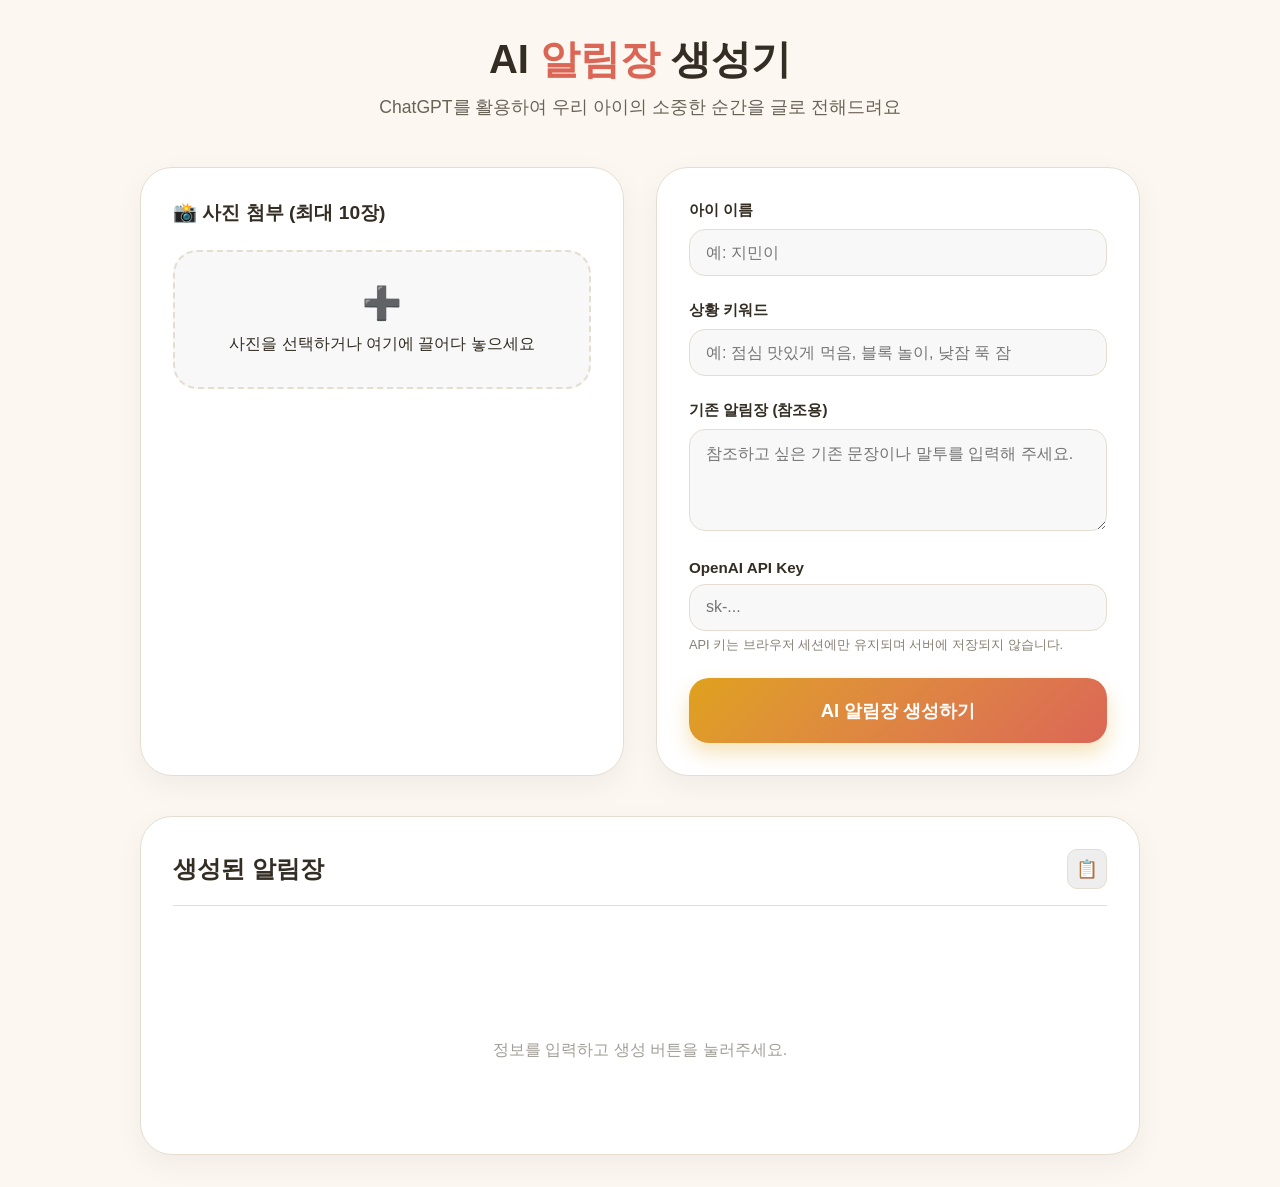
==== index.html @ 59f8b100 "refactor: replace lotto with Alimjang generator using OpenAI" ====
<!DOCTYPE html>
<html lang="ko">
<head>
    <meta charset="UTF-8">
    <meta name="viewport" content="width=device-width, initial-scale=1.0">
    <title>AI 어린이집 알림장 생성기 (Powered by ChatGPT)</title>
    <link rel="stylesheet" href="style.css">
    <script type="module" src="main.js" defer></script>
</head>
<body>
    <div class="texture-overlay"></div>
    
    <main class="app-container">
        <header>
            <h1>AI <span>알림장</span> 생성기</h1>
            <p>ChatGPT를 활용하여 우리 아이의 소중한 순간을 글로 전해드려요</p>
        </header>

        <section class="input-section">
            <div class="card photo-card">
                <h3>📸 사진 첨부 (최대 10장)</h3>
                <div class="upload-area" id="drop-zone">
                    <input type="file" id="photo-input" multiple accept="image/*" hidden>
                    <label for="photo-input" class="upload-label">
                        <span class="upload-icon">➕</span>
                        <span>사진을 선택하거나 여기에 끌어다 놓으세요</span>
                    </label>
                </div>
                <div id="photo-preview" class="photo-preview"></div>
            </div>

            <div class="card info-card">
                <div class="input-group">
                    <label for="child-name">아이 이름</label>
                    <input type="text" id="child-name" placeholder="예: 지민이">
                </div>
                
                <div class="input-group">
                    <label for="keywords">상황 키워드</label>
                    <input type="text" id="keywords" placeholder="예: 점심 맛있게 먹음, 블록 놀이, 낮잠 푹 잠">
                </div>

                <div class="input-group">
                    <label for="reference-text">기존 알림장 (참조용)</label>
                    <textarea id="reference-text" rows="4" placeholder="참조하고 싶은 기존 문장이나 말투를 입력해 주세요."></textarea>
                </div>

                <div class="input-group api-key-group">
                    <label for="api-key">OpenAI API Key</label>
                    <input type="password" id="api-key" placeholder="sk-...">
                    <small>API 키는 브라우저 세션에만 유지되며 서버에 저장되지 않습니다.</small>
                </div>

                <button id="generate-btn" class="generate-btn">
                    <span class="btn-text">AI 알림장 생성하기</span>
                    <div class="loader" hidden></div>
                </button>
            </div>
        </section>

        <section class="result-section">
            <div class="card result-card">
                <div class="result-header">
                    <h2>생성된 알림장</h2>
                    <button id="copy-btn" class="icon-btn" title="복사하기">📋</button>
                </div>
                <div id="result-content" class="result-content">
                    <p class="placeholder-text">정보를 입력하고 생성 버튼을 눌러주세요.</p>
                </div>
            </div>
        </section>
    </main>
</body>
</html>
---- style.css ----
:root {
    --alim-bg: oklch(98% 0.01 80); /* Soft Ivory */
    --alim-primary: oklch(75% 0.15 80); /* Warm Yellow */
    --alim-secondary: oklch(80% 0.1 220); /* Pastel Blue */
    --alim-accent: oklch(65% 0.15 30); /* Soft Rose/Orange */
    --alim-text: oklch(30% 0.02 80);
    --alim-card-bg: white;
    --alim-border: oklch(90% 0.02 80);
    --alim-shadow: 0 10px 30px oklch(0% 0 0 / 5%);
}

* {
    margin: 0;
    padding: 0;
    box-sizing: border-box;
    font-family: 'Pretendard', -apple-system, BlinkMacSystemFont, 'Segoe UI', Roboto, sans-serif;
}

body {
    background-color: var(--alim-bg);
    color: var(--alim-text);
    min-height: 100vh;
    padding: 2rem 1rem;
    position: relative;
}

.texture-overlay {
    position: fixed;
    inset: 0;
    z-index: -1;
    opacity: 0.1;
    background-image: url("data:image/svg+xml,%3Csvg viewBox='0 0 200 200' xmlns='http://www.w3.org/2000/svg'%3%3Ffilter id='noiseFilter'%3E%3CfeTurbulence type='fractalNoise' baseFrequency='0.65' numOctaves='3' stitchTiles='stitch'/%3E%3C/filter%3E%3Crect width='100%25' height='100%25' filter='url(%23noiseFilter)'/%3E%3C/svg%3E");
    pointer-events: none;
}

.app-container {
    max-width: 1000px;
    margin: 0 auto;
}

header {
    text-align: center;
    margin-bottom: 3rem;
}

header h1 {
    font-size: 2.5rem;
    font-weight: 800;
    margin-bottom: 0.5rem;
}

header h1 span {
    color: var(--alim-accent);
}

header p {
    color: oklch(50% 0.02 80);
    font-size: 1.1rem;
}

.input-section {
    display: grid;
    grid-template-columns: 1fr 1fr;
    gap: 2rem;
    margin-bottom: 2.5rem;
}

@media (max-width: 768px) {
    .input-section {
        grid-template-columns: 1fr;
    }
}

.card {
    background: var(--alim-card-bg);
    padding: 2rem;
    border-radius: 2rem;
    box-shadow: var(--alim-shadow);
    border: 1px solid var(--alim-border);
}

.photo-card h3 {
    margin-bottom: 1.5rem;
    font-size: 1.2rem;
}

.upload-area {
    border: 2px dashed var(--alim-border);
    border-radius: 1.5rem;
    padding: 2rem;
    text-align: center;
    cursor: pointer;
    transition: all 0.3s;
    background: oklch(98% 0 0);
}

.upload-area:hover {
    border-color: var(--alim-secondary);
    background: oklch(95% 0.05 220 / 10%);
}

.upload-label {
    display: flex;
    flex-direction: column;
    align-items: center;
    gap: 0.75rem;
    cursor: pointer;
}

.upload-icon {
    font-size: 2rem;
}

.photo-preview {
    display: grid;
    grid-template-columns: repeat(auto-fill, minmax(80px, 1fr));
    gap: 0.75rem;
    margin-top: 1.5rem;
}

.preview-img {
    width: 100%;
    aspect-ratio: 1;
    object-fit: cover;
    border-radius: 0.75rem;
    border: 2px solid var(--alim-border);
}

/* Info Card */
.input-group {
    margin-bottom: 1.5rem;
}

.input-group label {
    display: block;
    font-weight: 700;
    margin-bottom: 0.5rem;
    font-size: 0.95rem;
}

.input-group input, 
.input-group textarea {
    width: 100%;
    padding: 0.85rem 1rem;
    border: 1px solid var(--alim-border);
    border-radius: 1rem;
    font-size: 1rem;
    background: oklch(98% 0 0);
    transition: border-color 0.3s, box-shadow 0.3s;
}

.input-group input:focus, 
.input-group textarea:focus {
    outline: none;
    border-color: var(--alim-secondary);
    box-shadow: 0 0 0 4px oklch(80% 0.1 220 / 15%);
}

.api-key-group small {
    display: block;
    margin-top: 0.4rem;
    color: oklch(60% 0.02 80);
    font-size: 0.8rem;
}

.generate-btn {
    width: 100%;
    padding: 1.25rem;
    border: none;
    border-radius: 1.25rem;
    background: linear-gradient(135deg, var(--alim-primary), var(--alim-accent));
    color: white;
    font-size: 1.15rem;
    font-weight: 700;
    cursor: pointer;
    box-shadow: 0 10px 20px oklch(75% 0.15 80 / 30%);
    transition: transform 0.3s, box-shadow 0.3s;
    display: flex;
    justify-content: center;
    align-items: center;
    gap: 0.75rem;
}

.generate-btn:hover {
    transform: translateY(-3px);
    box-shadow: 0 15px 30px oklch(75% 0.15 80 / 40%);
}

.generate-btn:active {
    transform: translateY(0);
}

/* Loader */
.loader {
    width: 20px;
    height: 20px;
    border: 3px solid rgba(255,255,255,0.3);
    border-top-color: white;
    border-radius: 50%;
    animation: spin 1s linear infinite;
}

@keyframes spin {
    to { transform: rotate(360deg); }
}

/* Result Card */
.result-header {
    display: flex;
    justify-content: space-between;
    align-items: center;
    margin-bottom: 1.5rem;
    border-bottom: 1px solid var(--alim-border);
    padding-bottom: 1rem;
}

.result-content {
    line-height: 1.8;
    color: oklch(20% 0.01 80);
    min-height: 150px;
    white-space: pre-wrap;
}

.placeholder-text {
    color: oklch(70% 0.01 80);
    text-align: center;
    padding-top: 3rem;
}

.icon-btn {
    background: oklch(95% 0 0);
    border: 1px solid var(--alim-border);
    width: 40px;
    height: 40px;
    border-radius: 10px;
    cursor: pointer;
    font-size: 1.1rem;
    transition: all 0.2s;
}

.icon-btn:hover {
    background: oklch(90% 0 0);
    transform: scale(1.05);
}
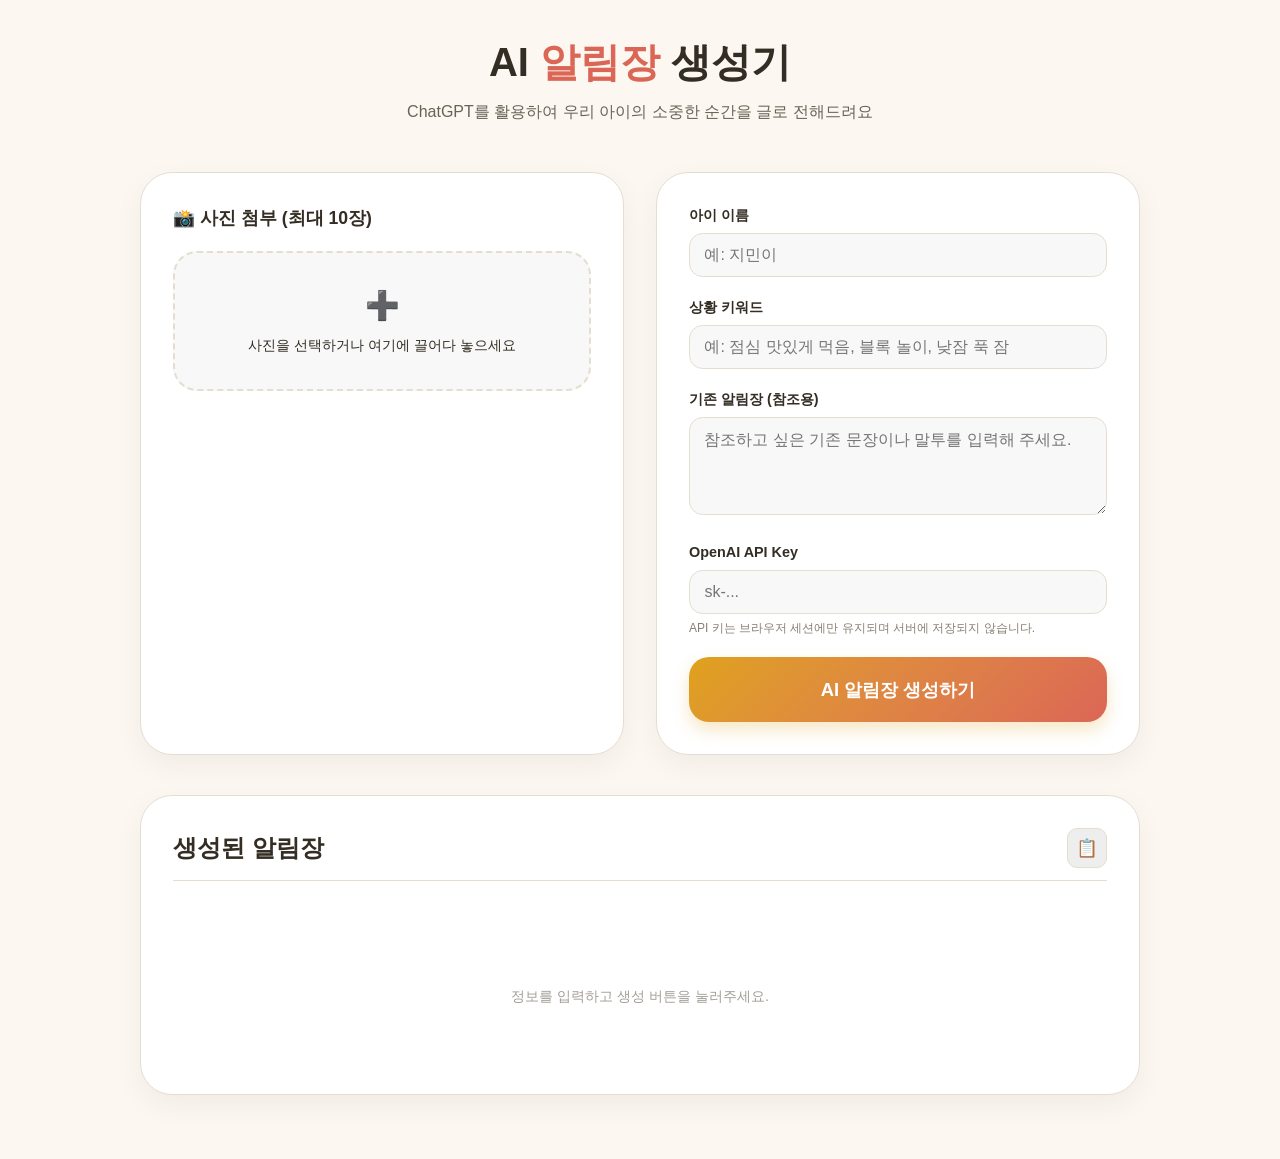
==== commit 2ea48ab1: "feat: add PWA support for mobile installability" ====
--- a/index.html
+++ b/index.html
@@ -4,6 +4,12 @@
     <meta charset="UTF-8">
     <meta name="viewport" content="width=device-width, initial-scale=1.0">
     <title>AI 어린이집 알림장 생성기 (Powered by ChatGPT)</title>
+    <link rel="manifest" href="manifest.json">
+    <meta name="theme-color" content="#ffca28">
+    <meta name="mobile-web-app-capable" content="yes">
+    <meta name="apple-mobile-web-app-capable" content="yes">
+    <meta name="apple-mobile-web-app-status-bar-style" content="black-translucent">
+    <link rel="apple-touch-icon" href="icon.svg">
     <link rel="stylesheet" href="style.css">
     <script type="module" src="main.js" defer></script>
 </head>
--- a/style.css
+++ b/style.css
@@ -7,6 +7,7 @@
     --alim-card-bg: white;
     --alim-border: oklch(90% 0.02 80);
     --alim-shadow: 0 10px 30px oklch(0% 0 0 / 5%);
+    --safe-area-inset-bottom: env(safe-area-inset-bottom, 0px);
 }
 
 * {
@@ -14,14 +15,22 @@
     padding: 0;
     box-sizing: border-box;
     font-family: 'Pretendard', -apple-system, BlinkMacSystemFont, 'Segoe UI', Roboto, sans-serif;
+    -webkit-tap-highlight-color: transparent; /* Mobile optimization */
 }
 
 body {
     background-color: var(--alim-bg);
     color: var(--alim-text);
     min-height: 100vh;
-    padding: 2rem 1rem;
+    padding: 1rem;
     position: relative;
+    line-height: 1.5;
+}
+
+@media (min-width: 768px) {
+    body {
+        padding: 2rem 1rem;
+    }
 }
 
 .texture-overlay {
@@ -36,165 +45,206 @@
 .app-container {
     max-width: 1000px;
     margin: 0 auto;
+    padding-bottom: calc(2rem + var(--safe-area-inset-bottom));
 }
 
 header {
     text-align: center;
-    margin-bottom: 3rem;
+    margin-bottom: 2rem;
+}
+
+@media (min-width: 768px) {
+    header {
+        margin-bottom: 3rem;
+    }
 }
 
 header h1 {
-    font-size: 2.5rem;
+    font-size: 2rem;
     font-weight: 800;
     margin-bottom: 0.5rem;
 }
 
+@media (min-width: 768px) {
+    header h1 {
+        font-size: 2.5rem;
+    }
+}
+
 header h1 span {
     color: var(--alim-accent);
 }
 
 header p {
     color: oklch(50% 0.02 80);
-    font-size: 1.1rem;
+    font-size: 1rem;
+    padding: 0 1rem;
 }
 
 .input-section {
     display: grid;
-    grid-template-columns: 1fr 1fr;
-    gap: 2rem;
-    margin-bottom: 2.5rem;
-}
-
-@media (max-width: 768px) {
+    grid-template-columns: 1fr;
+    gap: 1.5rem;
+    margin-bottom: 2rem;
+}
+
+@media (min-width: 768px) {
     .input-section {
-        grid-template-columns: 1fr;
+        grid-template-columns: 1fr 1fr;
+        gap: 2rem;
+        margin-bottom: 2.5rem;
     }
 }
 
 .card {
     background: var(--alim-card-bg);
-    padding: 2rem;
-    border-radius: 2rem;
+    padding: 1.5rem;
+    border-radius: 1.5rem;
     box-shadow: var(--alim-shadow);
     border: 1px solid var(--alim-border);
 }
 
+@media (min-width: 768px) {
+    .card {
+        padding: 2rem;
+        border-radius: 2rem;
+    }
+}
+
 .photo-card h3 {
-    margin-bottom: 1.5rem;
-    font-size: 1.2rem;
+    margin-bottom: 1.25rem;
+    font-size: 1.1rem;
 }
 
 .upload-area {
     border: 2px dashed var(--alim-border);
-    border-radius: 1.5rem;
-    padding: 2rem;
+    border-radius: 1.25rem;
+    padding: 1.5rem;
     text-align: center;
     cursor: pointer;
     transition: all 0.3s;
     background: oklch(98% 0 0);
 }
 
-.upload-area:hover {
-    border-color: var(--alim-secondary);
+.upload-area:active {
     background: oklch(95% 0.05 220 / 10%);
+}
+
+@media (min-width: 768px) {
+    .upload-area {
+        padding: 2rem;
+        border-radius: 1.5rem;
+    }
 }
 
 .upload-label {
     display: flex;
     flex-direction: column;
     align-items: center;
-    gap: 0.75rem;
+    gap: 0.5rem;
     cursor: pointer;
 }
 
 .upload-icon {
-    font-size: 2rem;
+    font-size: 1.75rem;
+}
+
+.upload-label span:not(.upload-icon) {
+    font-size: 0.9rem;
+    color: var(--alim-text);
 }
 
 .photo-preview {
     display: grid;
-    grid-template-columns: repeat(auto-fill, minmax(80px, 1fr));
-    gap: 0.75rem;
-    margin-top: 1.5rem;
+    grid-template-columns: repeat(auto-fill, minmax(70px, 1fr));
+    gap: 0.5rem;
+    margin-top: 1.25rem;
 }
 
 .preview-img {
     width: 100%;
     aspect-ratio: 1;
     object-fit: cover;
-    border-radius: 0.75rem;
-    border: 2px solid var(--alim-border);
+    border-radius: 0.5rem;
+    border: 1px solid var(--alim-border);
 }
 
 /* Info Card */
 .input-group {
-    margin-bottom: 1.5rem;
+    margin-bottom: 1.25rem;
 }
 
 .input-group label {
     display: block;
     font-weight: 700;
-    margin-bottom: 0.5rem;
-    font-size: 0.95rem;
+    margin-bottom: 0.4rem;
+    font-size: 0.9rem;
 }
 
 .input-group input, 
 .input-group textarea {
     width: 100%;
-    padding: 0.85rem 1rem;
+    padding: 0.75rem 0.9rem;
     border: 1px solid var(--alim-border);
-    border-radius: 1rem;
+    border-radius: 0.85rem;
     font-size: 1rem;
     background: oklch(98% 0 0);
     transition: border-color 0.3s, box-shadow 0.3s;
+    /* Prevent zoom on focus in iOS/Android */
+    font-size: 16px; 
 }
 
 .input-group input:focus, 
 .input-group textarea:focus {
     outline: none;
     border-color: var(--alim-secondary);
-    box-shadow: 0 0 0 4px oklch(80% 0.1 220 / 15%);
+    box-shadow: 0 0 0 3px oklch(80% 0.1 220 / 10%);
 }
 
 .api-key-group small {
     display: block;
     margin-top: 0.4rem;
     color: oklch(60% 0.02 80);
-    font-size: 0.8rem;
+    font-size: 0.75rem;
+    line-height: 1.4;
 }
 
 .generate-btn {
     width: 100%;
-    padding: 1.25rem;
+    padding: 1.1rem;
     border: none;
-    border-radius: 1.25rem;
+    border-radius: 1.1rem;
     background: linear-gradient(135deg, var(--alim-primary), var(--alim-accent));
     color: white;
-    font-size: 1.15rem;
+    font-size: 1.1rem;
     font-weight: 700;
     cursor: pointer;
-    box-shadow: 0 10px 20px oklch(75% 0.15 80 / 30%);
-    transition: transform 0.3s, box-shadow 0.3s;
+    box-shadow: 0 8px 16px oklch(75% 0.15 80 / 25%);
+    transition: transform 0.2s, box-shadow 0.2s;
     display: flex;
     justify-content: center;
     align-items: center;
-    gap: 0.75rem;
-}
-
-.generate-btn:hover {
-    transform: translateY(-3px);
-    box-shadow: 0 15px 30px oklch(75% 0.15 80 / 40%);
+    gap: 0.6rem;
+    margin-top: 0.5rem;
 }
 
 .generate-btn:active {
-    transform: translateY(0);
+    transform: scale(0.98);
+}
+
+@media (min-width: 768px) {
+    .generate-btn {
+        padding: 1.25rem;
+        border-radius: 1.25rem;
+        font-size: 1.15rem;
+    }
 }
 
 /* Loader */
 .loader {
-    width: 20px;
-    height: 20px;
-    border: 3px solid rgba(255,255,255,0.3);
+    width: 18px;
+    height: 18px;
+    border: 2px solid rgba(255,255,255,0.3);
     border-top-color: white;
     border-radius: 50%;
     animation: spin 1s linear infinite;
@@ -209,36 +259,70 @@
     display: flex;
     justify-content: space-between;
     align-items: center;
-    margin-bottom: 1.5rem;
+    margin-bottom: 1rem;
     border-bottom: 1px solid var(--alim-border);
-    padding-bottom: 1rem;
+    padding-bottom: 0.75rem;
 }
 
 .result-content {
-    line-height: 1.8;
+    line-height: 1.7;
     color: oklch(20% 0.01 80);
-    min-height: 150px;
+    min-height: 120px;
     white-space: pre-wrap;
+    font-size: 0.95rem;
+}
+
+@media (min-width: 768px) {
+    .result-content {
+        font-size: 1rem;
+        min-height: 150px;
+    }
 }
 
 .placeholder-text {
     color: oklch(70% 0.01 80);
     text-align: center;
-    padding-top: 3rem;
+    padding-top: 2rem;
+    font-size: 0.9rem;
 }
 
 .icon-btn {
     background: oklch(95% 0 0);
     border: 1px solid var(--alim-border);
-    width: 40px;
-    height: 40px;
-    border-radius: 10px;
+    width: 36px;
+    height: 36px;
+    border-radius: 8px;
     cursor: pointer;
-    font-size: 1.1rem;
+    font-size: 1rem;
+    display: flex;
+    justify-content: center;
+    align-items: center;
     transition: all 0.2s;
 }
 
-.icon-btn:hover {
+@media (min-width: 768px) {
+    .icon-btn {
+        width: 40px;
+        height: 40px;
+        border-radius: 10px;
+        font-size: 1.1rem;
+    }
+}
+
+.icon-btn:active {
     background: oklch(90% 0 0);
-    transform: scale(1.05);
-}
+    transform: scale(0.95);
+}
+
+/* Mobile-specific fixes */
+@media (max-width: 480px) {
+    h1 {
+        word-break: keep-all;
+    }
+    .card {
+        border-radius: 1.25rem;
+    }
+    .app-container {
+        padding: 0 0.25rem;
+    }
+}
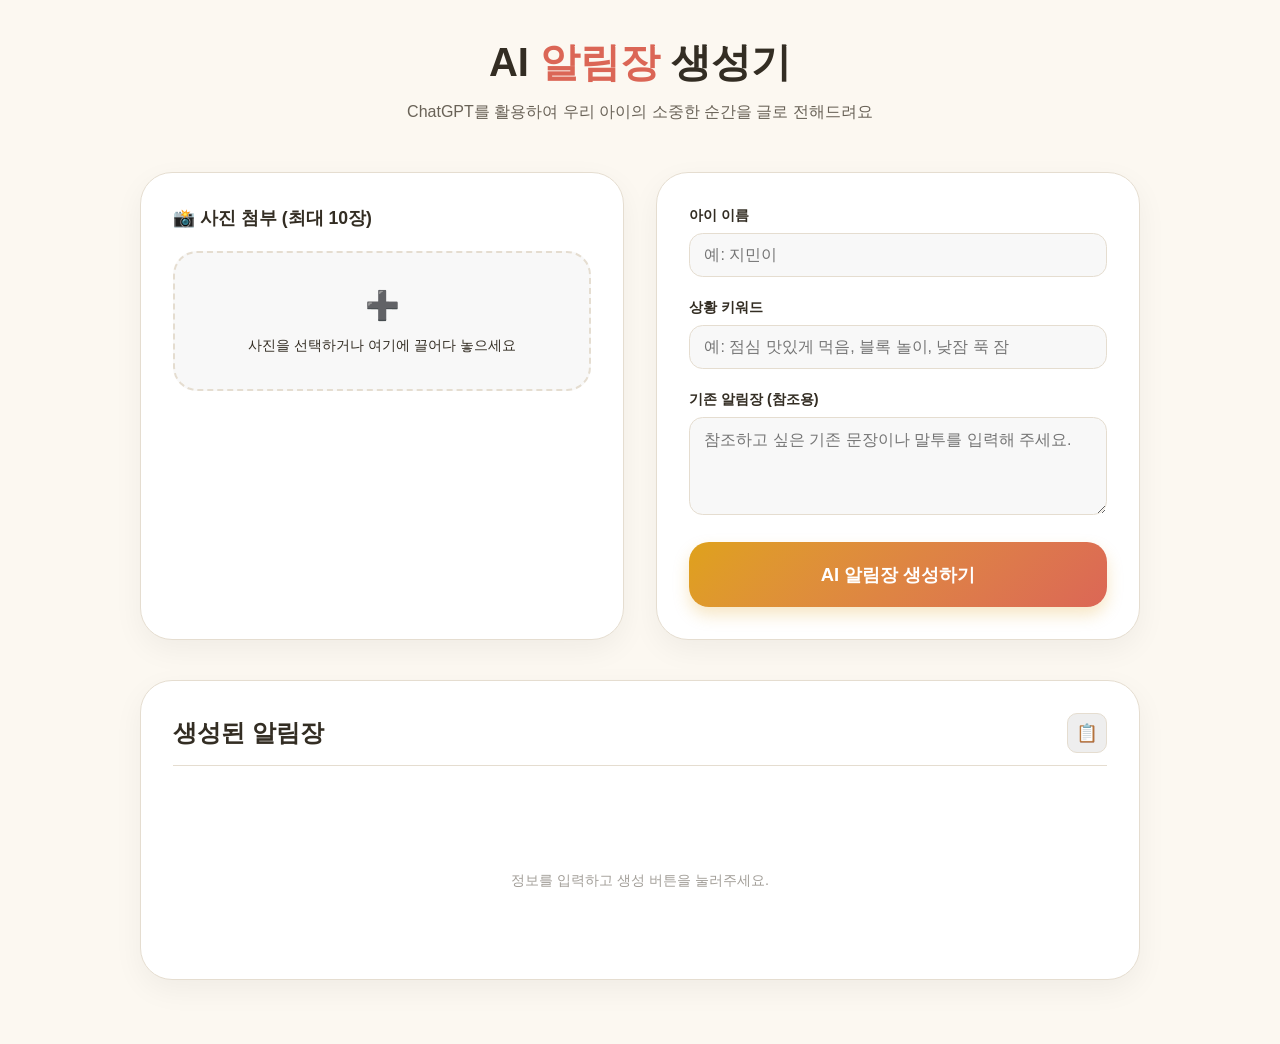
==== commit 8e96196e: "refactor: remove hardcoded api key and use .env (ignored)" ====
--- a/index.html
+++ b/index.html
@@ -51,12 +51,6 @@
                     <textarea id="reference-text" rows="4" placeholder="참조하고 싶은 기존 문장이나 말투를 입력해 주세요."></textarea>
                 </div>
 
-                <div class="input-group api-key-group">
-                    <label for="api-key">OpenAI API Key</label>
-                    <input type="password" id="api-key" placeholder="sk-...">
-                    <small>API 키는 브라우저 세션에만 유지되며 서버에 저장되지 않습니다.</small>
-                </div>
-
                 <button id="generate-btn" class="generate-btn">
                     <span class="btn-text">AI 알림장 생성하기</span>
                     <div class="loader" hidden></div>
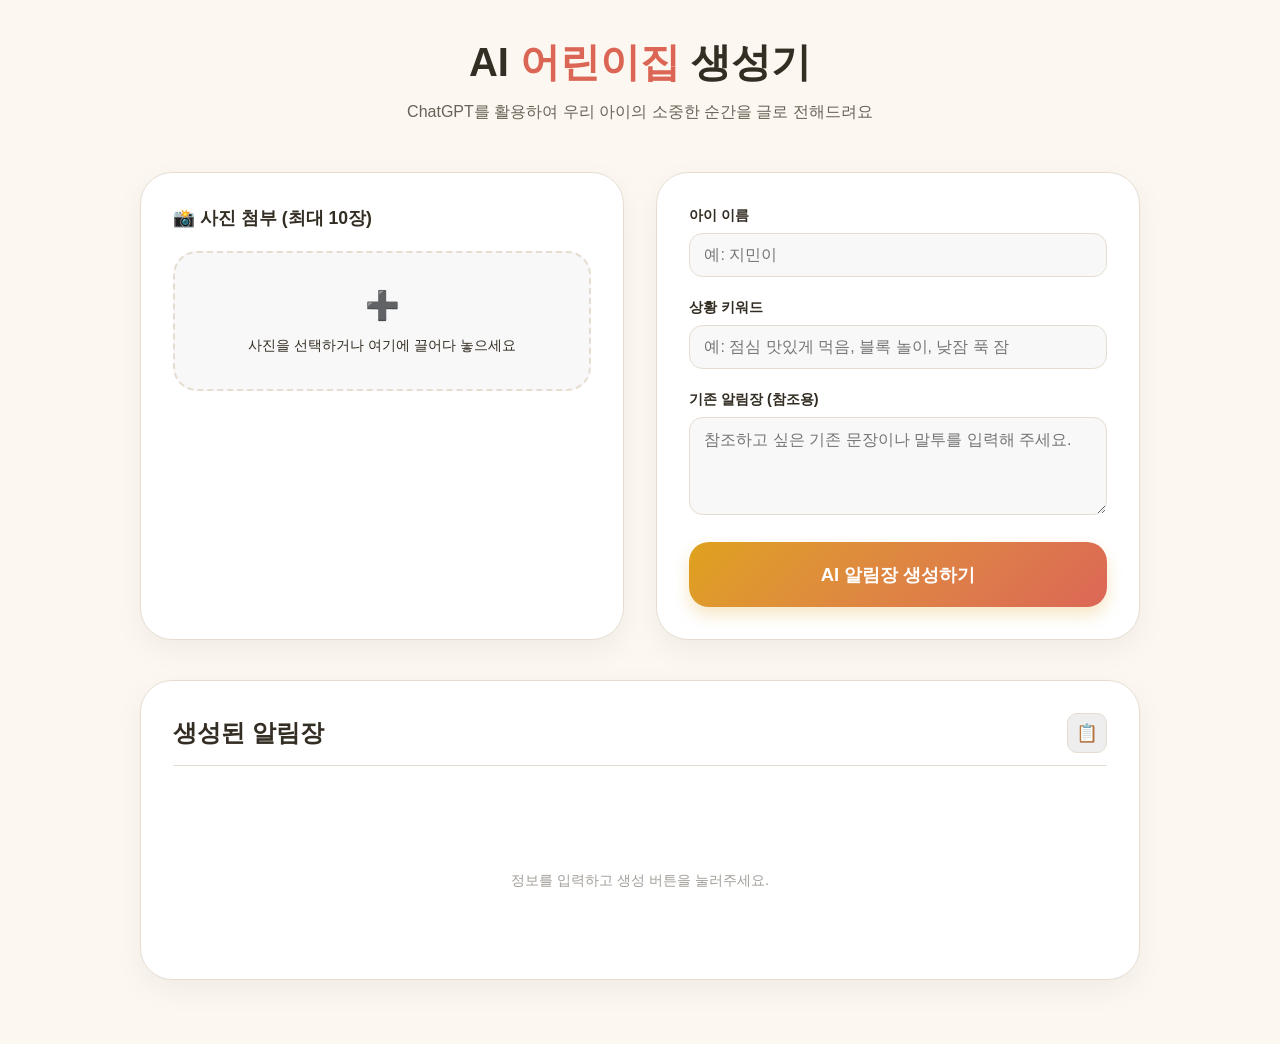
==== commit 6583ad39: "style: rename application to AI 어린이집 생성기" ====
--- a/index.html
+++ b/index.html
@@ -3,7 +3,7 @@
 <head>
     <meta charset="UTF-8">
     <meta name="viewport" content="width=device-width, initial-scale=1.0">
-    <title>AI 어린이집 알림장 생성기 (Powered by ChatGPT)</title>
+    <title>AI 어린이집 생성기 (Powered by ChatGPT)</title>
     <link rel="manifest" href="manifest.json">
     <meta name="theme-color" content="#ffca28">
     <meta name="mobile-web-app-capable" content="yes">
@@ -11,14 +11,14 @@
     <meta name="apple-mobile-web-app-status-bar-style" content="black-translucent">
     <link rel="apple-touch-icon" href="icon.svg">
     <link rel="stylesheet" href="style.css">
-    <script type="module" src="main.js" defer></script>
+    <script type="module" src="main.js?v=2" defer></script>
 </head>
 <body>
     <div class="texture-overlay"></div>
     
     <main class="app-container">
         <header>
-            <h1>AI <span>알림장</span> 생성기</h1>
+            <h1>AI <span>어린이집</span> 생성기</h1>
             <p>ChatGPT를 활용하여 우리 아이의 소중한 순간을 글로 전해드려요</p>
         </header>
 
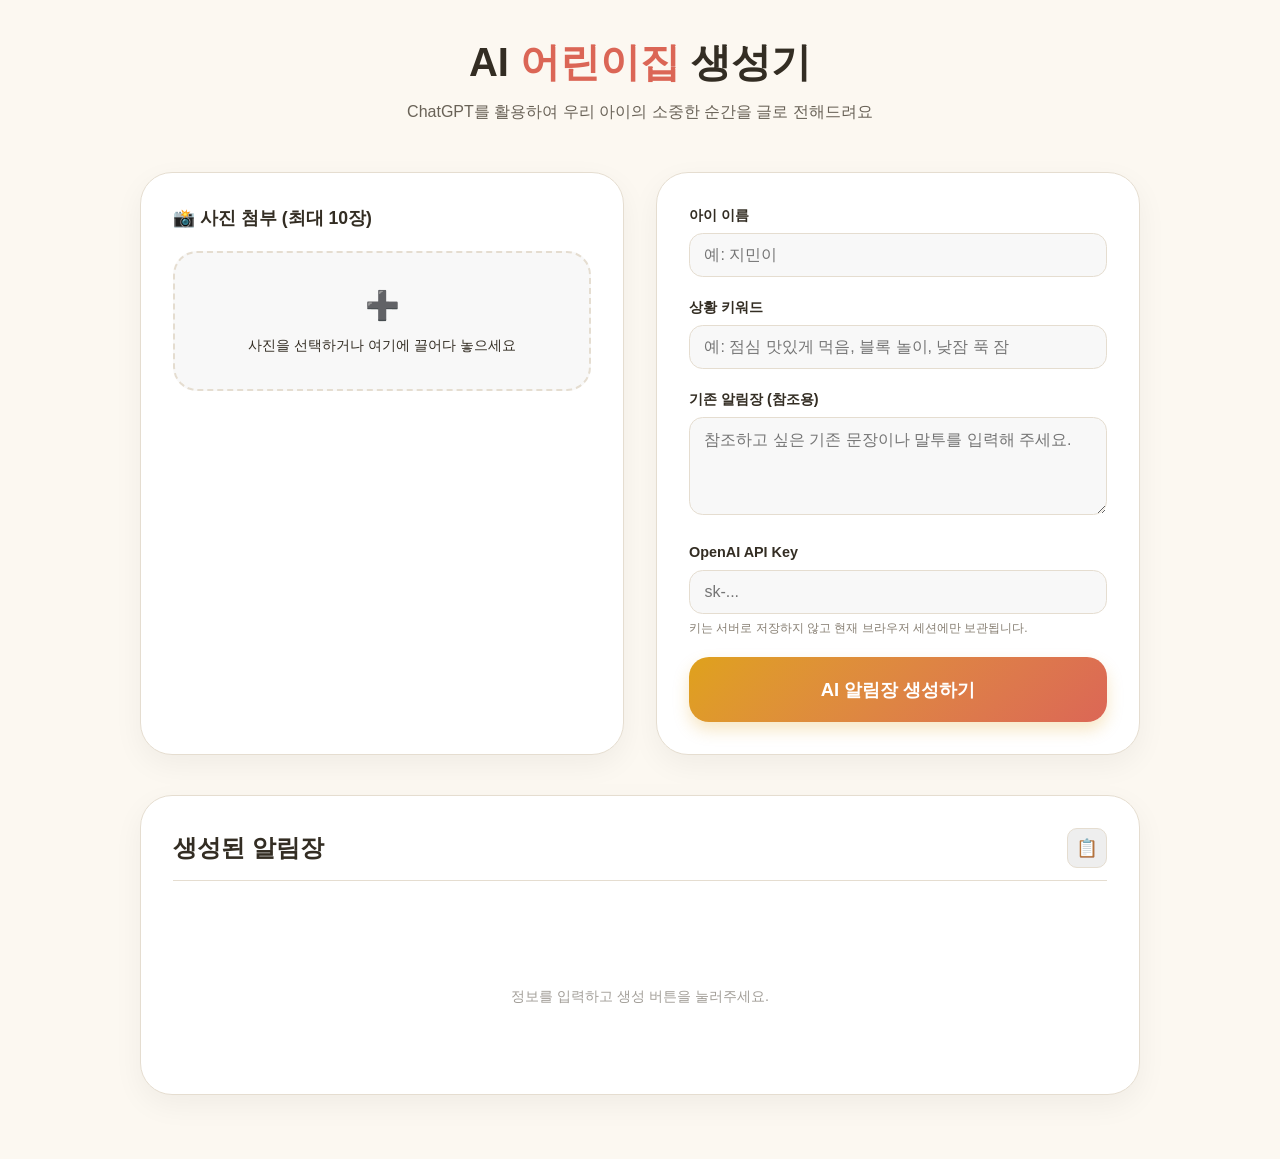
==== commit aadd67ad: "refactor: remove wrangler worker flow" ====
--- a/index.html
+++ b/index.html
@@ -51,6 +51,12 @@
                     <textarea id="reference-text" rows="4" placeholder="참조하고 싶은 기존 문장이나 말투를 입력해 주세요."></textarea>
                 </div>
 
+                <div class="input-group api-key-group">
+                    <label for="api-key">OpenAI API Key</label>
+                    <input type="password" id="api-key" placeholder="sk-...">
+                    <small>키는 서버로 저장하지 않고 현재 브라우저 세션에만 보관됩니다.</small>
+                </div>
+
                 <button id="generate-btn" class="generate-btn">
                     <span class="btn-text">AI 알림장 생성하기</span>
                     <div class="loader" hidden></div>
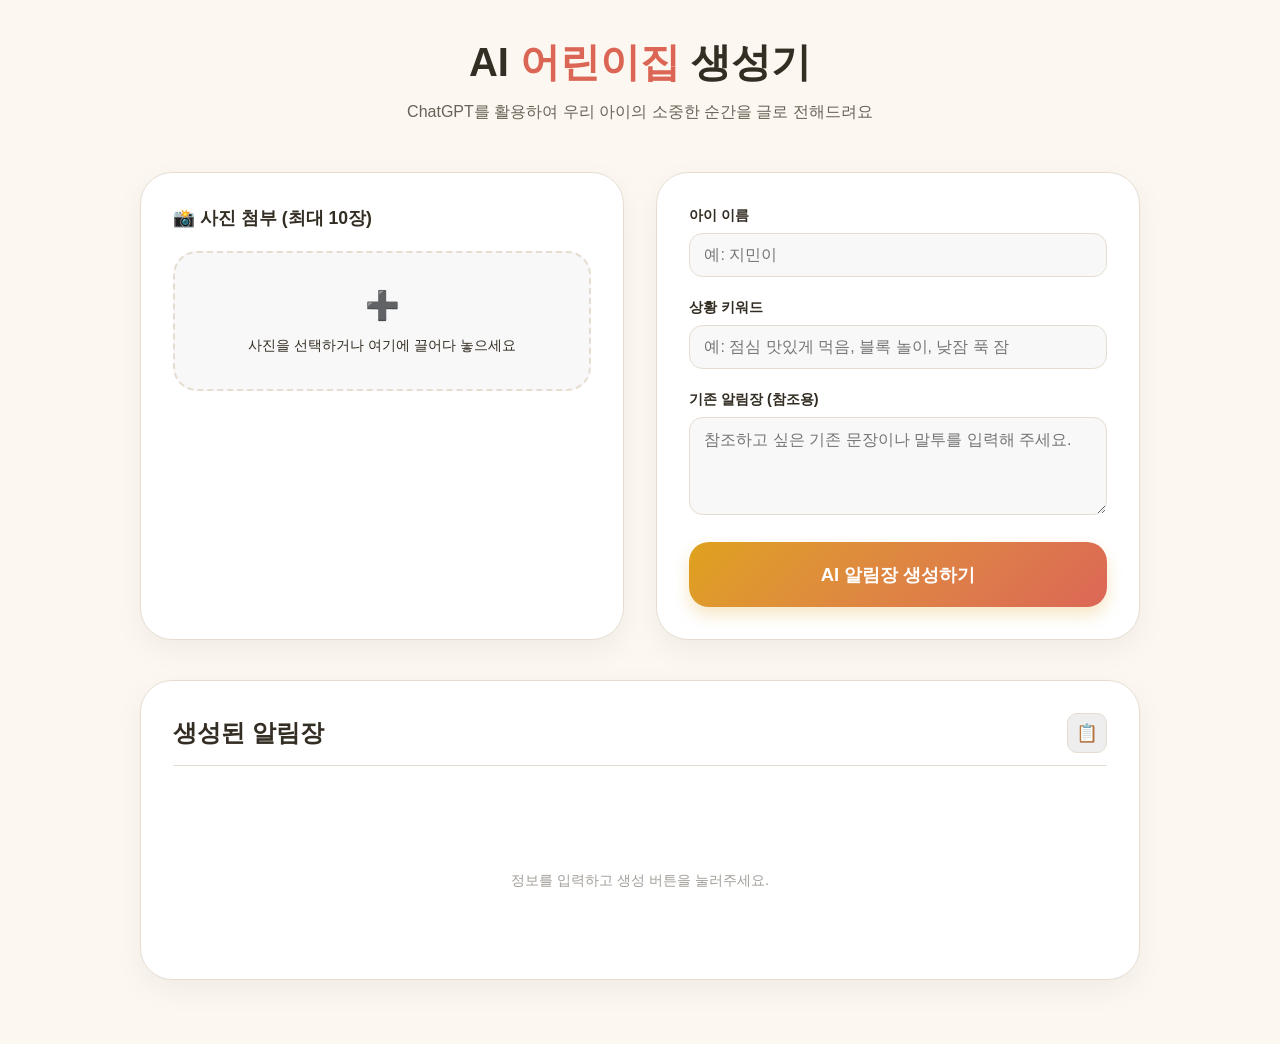
==== commit 1d17ead5: "refactor: load api key from env file" ====
--- a/index.html
+++ b/index.html
@@ -11,7 +11,7 @@
     <meta name="apple-mobile-web-app-status-bar-style" content="black-translucent">
     <link rel="apple-touch-icon" href="icon.svg">
     <link rel="stylesheet" href="style.css">
-    <script type="module" src="main.js?v=2" defer></script>
+    <script type="module" src="main.js?v=3" defer></script>
 </head>
 <body>
     <div class="texture-overlay"></div>
@@ -51,12 +51,6 @@
                     <textarea id="reference-text" rows="4" placeholder="참조하고 싶은 기존 문장이나 말투를 입력해 주세요."></textarea>
                 </div>
 
-                <div class="input-group api-key-group">
-                    <label for="api-key">OpenAI API Key</label>
-                    <input type="password" id="api-key" placeholder="sk-...">
-                    <small>키는 서버로 저장하지 않고 현재 브라우저 세션에만 보관됩니다.</small>
-                </div>
-
                 <button id="generate-btn" class="generate-btn">
                     <span class="btn-text">AI 알림장 생성하기</span>
                     <div class="loader" hidden></div>
--- a/style.css
+++ b/style.css
@@ -199,14 +199,6 @@
     outline: none;
     border-color: var(--alim-secondary);
     box-shadow: 0 0 0 3px oklch(80% 0.1 220 / 10%);
-}
-
-.api-key-group small {
-    display: block;
-    margin-top: 0.4rem;
-    color: oklch(60% 0.02 80);
-    font-size: 0.75rem;
-    line-height: 1.4;
 }
 
 .generate-btn {
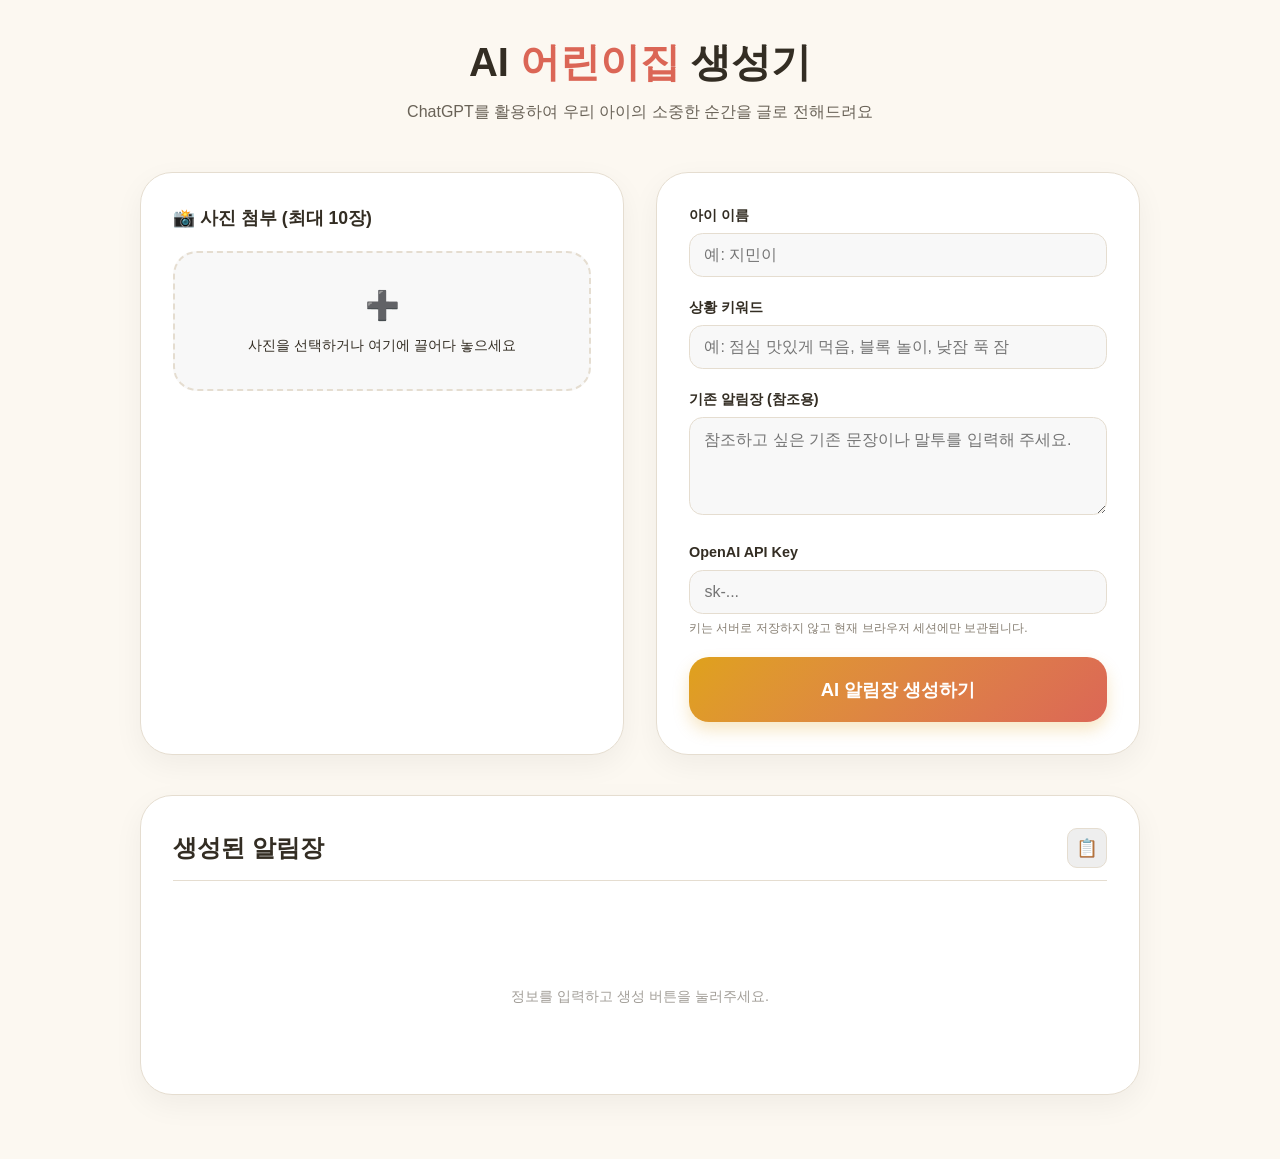
==== commit 82fe1f7b: "refactor: restore api key input" ====
--- a/index.html
+++ b/index.html
@@ -11,7 +11,7 @@
     <meta name="apple-mobile-web-app-status-bar-style" content="black-translucent">
     <link rel="apple-touch-icon" href="icon.svg">
     <link rel="stylesheet" href="style.css">
-    <script type="module" src="main.js?v=3" defer></script>
+    <script type="module" src="main.js?v=4" defer></script>
 </head>
 <body>
     <div class="texture-overlay"></div>
@@ -51,6 +51,12 @@
                     <textarea id="reference-text" rows="4" placeholder="참조하고 싶은 기존 문장이나 말투를 입력해 주세요."></textarea>
                 </div>
 
+                <div class="input-group api-key-group">
+                    <label for="api-key">OpenAI API Key</label>
+                    <input type="password" id="api-key" placeholder="sk-...">
+                    <small>키는 서버로 저장하지 않고 현재 브라우저 세션에만 보관됩니다.</small>
+                </div>
+
                 <button id="generate-btn" class="generate-btn">
                     <span class="btn-text">AI 알림장 생성하기</span>
                     <div class="loader" hidden></div>
--- a/style.css
+++ b/style.css
@@ -199,6 +199,14 @@
     outline: none;
     border-color: var(--alim-secondary);
     box-shadow: 0 0 0 3px oklch(80% 0.1 220 / 10%);
+}
+
+.api-key-group small {
+    display: block;
+    margin-top: 0.4rem;
+    color: oklch(60% 0.02 80);
+    font-size: 0.75rem;
+    line-height: 1.4;
 }
 
 .generate-btn {
